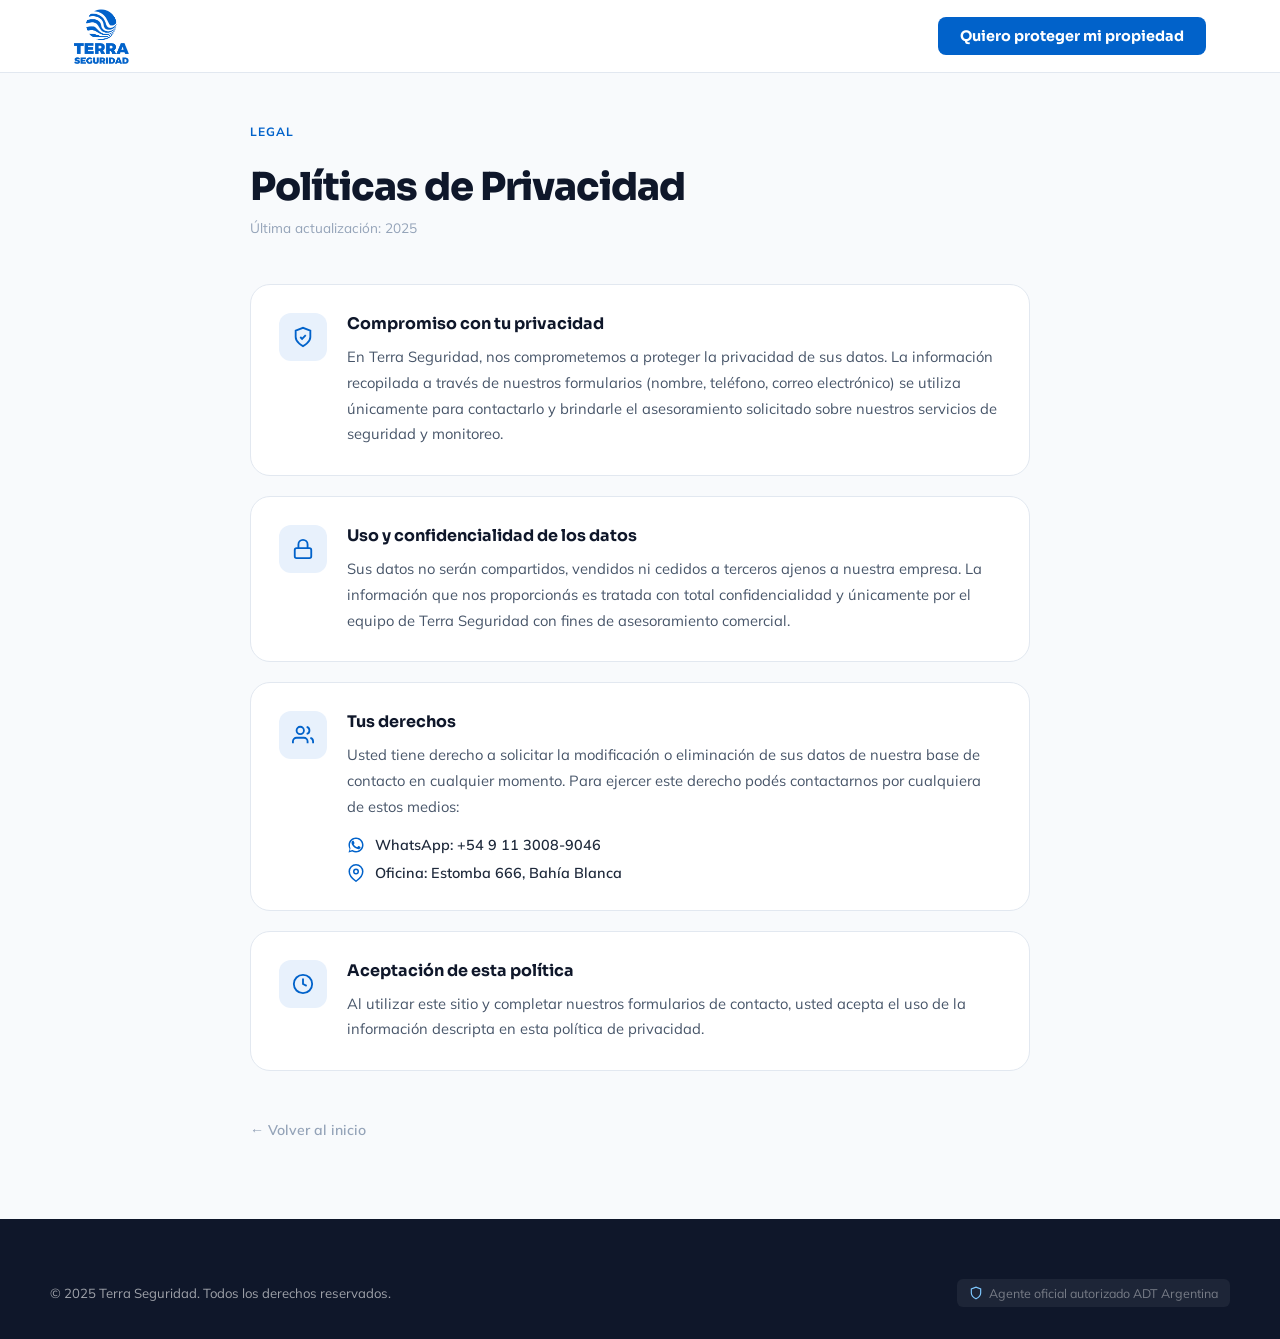
==== politicas.html @ f760a1d8 "form completed and privacy politics added" ====
<!DOCTYPE html>
<html lang="es">
<head>
  <meta charset="UTF-8" />
  <meta name="viewport" content="width=device-width, initial-scale=1.0" />
  <title>Políticas de Privacidad | Terra Seguridad</title>
  <meta name="description" content="Políticas de privacidad de Terra Seguridad. Conocé cómo protegemos tus datos personales." />
  <link rel="preconnect" href="https://fonts.googleapis.com" />
  <link rel="preconnect" href="https://fonts.gstatic.com" crossorigin />
  <link href="https://fonts.googleapis.com/css2?family=Sora:wght@400;500;600;700;800&family=Mulish:wght@400;500;600;700&display=swap" rel="stylesheet" />
  <link rel="stylesheet" href="styles.css" />
</head>
<body>

  <!-- ── NAV ── -->
  <nav class="nav" id="nav">
    <div class="nav-inner">
      <a href="./index.html" class="nav-logo">
        <img src="./assets/images/blueTerraLogo.png" alt="Terra Seguridad" onerror="this.style.display='none'" />
      </a>
      <a href="./index.html#contacto" class="nav-cta desktop">Quiero proteger mi propiedad</a>
    </div>
  </nav>

  <!-- ── CONTENIDO ── -->
  <main class="politicas-page">
    <div class="politicas-container">

      <div class="politicas-header">
        <span class="section-tag">Legal</span>
        <h1 class="politicas-title">Políticas de Privacidad</h1>
        <p class="politicas-meta">Última actualización: 2025</p>
      </div>

      <div class="politicas-body">

        <div class="politicas-block">
          <div class="politicas-block-icon">
            <svg viewBox="0 0 24 24" fill="none" stroke="currentColor" stroke-width="2"><path d="M12 22s8-4 8-10V5l-8-3-8 3v7c0 6 8 10 8 10z"/><polyline points="9 12 11 14 15 10"/></svg>
          </div>
          <div>
            <h2 class="politicas-block-title">Compromiso con tu privacidad</h2>
            <p class="politicas-block-text">En Terra Seguridad, nos comprometemos a proteger la privacidad de sus datos. La información recopilada a través de nuestros formularios (nombre, teléfono, correo electrónico) se utiliza únicamente para contactarlo y brindarle el asesoramiento solicitado sobre nuestros servicios de seguridad y monitoreo.</p>
          </div>
        </div>

        <div class="politicas-block">
          <div class="politicas-block-icon">
            <svg viewBox="0 0 24 24" fill="none" stroke="currentColor" stroke-width="2"><rect x="3" y="11" width="18" height="11" rx="2" ry="2"/><path d="M7 11V7a5 5 0 0 1 10 0v4"/></svg>
          </div>
          <div>
            <h2 class="politicas-block-title">Uso y confidencialidad de los datos</h2>
            <p class="politicas-block-text">Sus datos no serán compartidos, vendidos ni cedidos a terceros ajenos a nuestra empresa. La información que nos proporcionás es tratada con total confidencialidad y únicamente por el equipo de Terra Seguridad con fines de asesoramiento comercial.</p>
          </div>
        </div>

        <div class="politicas-block">
          <div class="politicas-block-icon">
            <svg viewBox="0 0 24 24" fill="none" stroke="currentColor" stroke-width="2"><path d="M17 21v-2a4 4 0 0 0-4-4H5a4 4 0 0 0-4 4v2"/><circle cx="9" cy="7" r="4"/><path d="M23 21v-2a4 4 0 0 0-3-3.87"/><path d="M16 3.13a4 4 0 0 1 0 7.75"/></svg>
          </div>
          <div>
            <h2 class="politicas-block-title">Tus derechos</h2>
            <p class="politicas-block-text">Usted tiene derecho a solicitar la modificación o eliminación de sus datos de nuestra base de contacto en cualquier momento. Para ejercer este derecho podés contactarnos por cualquiera de estos medios:</p>
            <div class="politicas-contact-list">
              <a class="politicas-contact-item" href="https://wa.me/5491130089046" target="_blank">
                <svg viewBox="0 0 24 24" fill="currentColor"><path d="M17.472 14.382c-.297-.149-1.758-.867-2.03-.967-.273-.099-.471-.148-.67.15-.197.297-.767.966-.94 1.164-.173.199-.347.223-.644.075-.297-.15-1.255-.463-2.39-1.475-.883-.788-1.48-1.761-1.653-2.059-.173-.297-.018-.458.13-.606.134-.133.298-.347.446-.52.149-.174.198-.298.298-.497.099-.198.05-.371-.025-.52-.075-.149-.669-1.612-.916-2.207-.242-.579-.487-.5-.669-.51-.173-.008-.371-.01-.57-.01-.198 0-.52.074-.792.372-.272.297-1.04 1.016-1.04 2.479 0 1.462 1.065 2.875 1.213 3.074.149.198 2.096 3.2 5.077 4.487.709.306 1.262.489 1.694.625.712.227 1.36.195 1.871.118.571-.085 1.758-.719 2.006-1.413.248-.694.248-1.289.173-1.413-.074-.124-.272-.198-.57-.347z"/><path d="M11.999 2C6.477 2 2 6.477 2 12c0 1.89.525 3.66 1.438 5.168L2 22l4.948-1.42A9.956 9.956 0 0 0 12 22c5.523 0 10-4.477 10-10S17.522 2 12 2zm0 18c-1.665 0-3.22-.457-4.548-1.251l-.328-.195-3.408.978.957-3.32-.214-.34A7.956 7.956 0 0 1 4 12c0-4.411 3.589-8 8-8s8 3.589 8 8-3.589 8-8 8z"/></svg>
                WhatsApp: +54 9 11 3008-9046
              </a>
              <div class="politicas-contact-item">
                <svg viewBox="0 0 24 24" fill="none" stroke="currentColor" stroke-width="2"><path d="M21 10c0 7-9 13-9 13s-9-6-9-13a9 9 0 0 1 18 0z"/><circle cx="12" cy="10" r="3"/></svg>
                Oficina: Estomba 666, Bahía Blanca
              </div>
            </div>
          </div>
        </div>

        <div class="politicas-block">
          <div class="politicas-block-icon">
            <svg viewBox="0 0 24 24" fill="none" stroke="currentColor" stroke-width="2"><circle cx="12" cy="12" r="10"/><polyline points="12 6 12 12 16 14"/></svg>
          </div>
          <div>
            <h2 class="politicas-block-title">Aceptación de esta política</h2>
            <p class="politicas-block-text">Al utilizar este sitio y completar nuestros formularios de contacto, usted acepta el uso de la información descripta en esta política de privacidad.</p>
          </div>
        </div>

      </div>

      <a href="/" class="politicas-back">← Volver al inicio</a>

    </div>
  </main>

  <!-- ── FOOTER ── -->
  <footer>
    <div class="footer-inner">
      <div class="footer-bottom" style="border-top: none; padding-top: 0;">
        <span>© 2025 Terra Seguridad. Todos los derechos reservados.</span>
        <span class="footer-adt">
          <svg viewBox="0 0 24 24" fill="none" stroke="currentColor" stroke-width="2"><path d="M12 22s8-4 8-10V5l-8-3-8 3v7c0 6 8 10 8 10z"/></svg>
          Agente oficial autorizado ADT Argentina
        </span>
      </div>
    </div>
  </footer>

  <script>
    const nav = document.getElementById('nav');
    window.addEventListener('scroll', () => {
      nav.classList.toggle('scrolled', window.scrollY > 20);
    });
  </script>

</body>
</html>
---- styles.css ----
*, *::before, *::after { box-sizing: border-box; margin: 0; padding: 0; }

:root {
  --blue: #0162ca;
  --blue-dark: #014ea0;
  --blue-light: #e8f1fc;
  --blue-mid: #0a7af5;
  --white: #ffffff;
  --gray-50: #f8fafc;
  --gray-100: #f1f5f9;
  --gray-200: #e2e8f0;
  --gray-400: #94a3b8;
  --gray-600: #475569;
  --gray-800: #1e293b;
  --gray-900: #0f172a;
  --font-head: 'Sora', sans-serif;
  --font-body: 'Mulish', sans-serif;
  --shadow-sm: 0 1px 3px rgba(0,0,0,.08), 0 1px 2px rgba(0,0,0,.06);
  --shadow-md: 0 4px 16px rgba(1,98,202,.12);
  --shadow-lg: 0 10px 40px rgba(1,98,202,.18);
  --radius: 12px;
  --radius-lg: 20px;
}

html { scroll-behavior: smooth; }

body {
  font-family: var(--font-body);
  color: var(--gray-800);
  background: var(--white);
  overflow-x: hidden;
}

/* ── SCROLLBAR ── */
::-webkit-scrollbar { width: 6px; }
::-webkit-scrollbar-track { background: var(--gray-100); }
::-webkit-scrollbar-thumb { background: var(--blue); border-radius: 99px; }

/* ── NAV ── */
.nav {
  position: fixed; top: 0; left: 0; right: 0; z-index: 100;
  background: rgba(255,255,255,.95);
  backdrop-filter: blur(12px);
  border-bottom: 1px solid var(--gray-200);
  transition: box-shadow .3s;
}
.nav.scrolled { box-shadow: 0 4px 20px rgba(1,98,202,.1); }
.nav-inner {
  max-width: 1180px; margin: 0 auto; padding: 0 24px;
  display: flex; align-items: center; justify-content: space-between;
  height: 72px;
}
.nav-logo {
  display: flex;
  align-items: center;
  gap: 10px;
  text-decoration: none;
}
.nav-logo img { height: 55px; width: auto; }
.nav-logo-text {
  font-family: var(--font-head); font-weight: 800; font-size: 1.25rem;
  color: var(--blue); letter-spacing: -.5px;
}
.nav-logo-text span { color: var(--gray-800); }
.nav-links {
  display: flex; align-items: center; gap: 32px; list-style: none;
}
.nav-links a {
  font-family: var(--font-body); font-weight: 600; font-size: .9rem;
  color: var(--gray-600); text-decoration: none;
  transition: color .2s;
}
.nav-links a:hover { color: var(--blue); }
.nav-cta {
  background: var(--blue); color: var(--white);
  font-family: var(--font-head); font-weight: 700; font-size: .9rem;
  padding: 10px 22px; border-radius: 8px; text-decoration: none;
  transition: background .2s, transform .15s;
}
.nav-cta:hover { background: var(--blue-dark); transform: translateY(-1px); }
.nav-mobile-btn {
  display: none; background: none; border: none; cursor: pointer; padding: 4px;
}
.nav-mobile-btn span {
  display: block; width: 24px; height: 2px; background: var(--gray-800);
  margin: 5px 0; transition: .3s; border-radius: 2px;
}

/* ── HERO ── */
.hero {
  position: relative; overflow: hidden;
  background: var(--blue);
  padding: 160px 24px 100px;
  min-height: 100vh;
  display: flex; align-items: center;
}
.hero-bg {
  position: absolute; inset: 0; z-index: 0;
  background:
    radial-gradient(ellipse 80% 60% at 70% 50%, rgba(10,122,245,.35) 0%, transparent 65%),
    radial-gradient(ellipse 40% 40% at 15% 80%, rgba(0,0,0,.25) 0%, transparent 60%),
    linear-gradient(135deg, #014ea0 0%, #0162ca 50%, #0a7af5 100%);
}
.hero-grid {
  position: absolute; inset: 0; z-index: 1;
  background-image:
    linear-gradient(rgba(255,255,255,.04) 1px, transparent 1px),
    linear-gradient(90deg, rgba(255,255,255,.04) 1px, transparent 1px);
  background-size: 60px 60px;
}
.hero-shape {
  position: absolute; right: -120px; top: 50%; transform: translateY(-50%);
  width: 700px; height: 700px; z-index: 1;
  background: rgba(255,255,255,.04);
  border-radius: 50%;
  border: 1px solid rgba(255,255,255,.08);
}
.hero-shape::before {
  content: ''; position: absolute; inset: 60px;
  border-radius: 50%; border: 1px solid rgba(255,255,255,.06);
}
.hero-shape::after {
  content: ''; position: absolute; inset: 130px;
  border-radius: 50%; border: 1px solid rgba(255,255,255,.06);
}
.hero-inner {
  position: relative; z-index: 2;
  max-width: 1180px; margin: 0 auto; width: 100%;
  display: grid; grid-template-columns: 1fr 1fr; gap: 60px; align-items: center;
}
.hero-badge {
  display: inline-flex; align-items: center; gap: 8px;
  background: rgba(255,255,255,.12); border: 1px solid rgba(255,255,255,.2);
  color: #fff; font-family: var(--font-body); font-weight: 700; font-size: .78rem;
  padding: 6px 14px; border-radius: 99px; letter-spacing: .5px; text-transform: uppercase;
  margin-bottom: 20px;
}
.hero-badge svg { width: 14px; height: 14px; flex-shrink: 0; }
.hero-title {
  font-family: var(--font-head); font-weight: 800; font-size: clamp(2.4rem, 5vw, 3.6rem);
  color: var(--white); line-height: 1.1; letter-spacing: -1.5px;
  margin-bottom: 24px;
}
.hero-title span { color: #7ec8ff; }
.hero-sub {
  font-family: var(--font-body); font-size: 1.05rem; color: rgba(255,255,255,.8);
  line-height: 1.7; margin-bottom: 36px; max-width: 480px;
}
.hero-actions { display: flex; gap: 14px; flex-wrap: wrap; }
.btn-primary {
  display: inline-flex; align-items: center; gap: 8px;
  background: var(--white); color: var(--blue);
  font-family: var(--font-head); font-weight: 700; font-size: 1rem;
  padding: 16px 30px; border-radius: 10px; text-decoration: none;
  box-shadow: 0 8px 30px rgba(0,0,0,.2);
  transition: transform .2s, box-shadow .2s;
}
.btn-primary:hover { transform: translateY(-2px); box-shadow: 0 12px 40px rgba(0,0,0,.25); }
.btn-secondary {
  display: inline-flex; align-items: center; gap: 8px;
  background: transparent; color: var(--white);
  font-family: var(--font-head); font-weight: 700; font-size: 1rem;
  padding: 16px 30px; border-radius: 10px; text-decoration: none;
  border: 2px solid rgba(255,255,255,.4);
  transition: border-color .2s, background .2s;
}
.btn-secondary:hover { border-color: rgba(255,255,255,.9); background: rgba(255,255,255,.08); }
.hero-trust {
  margin-top: 44px;
  display: flex; align-items: center; gap: 20px;
  font-family: var(--font-body); font-size: .85rem; color: rgba(255,255,255,.65);
}
.hero-trust-divider { width: 1px; height: 30px; background: rgba(255,255,255,.2); }
.hero-trust-item { display: flex; align-items: center; gap: 6px; }
.hero-trust-item svg { width: 16px; height: 16px; color: #7ec8ff; }

/* ── HERO CARD ── */
.hero-card {
  background: rgba(255,255,255,.1);
  backdrop-filter: blur(16px);
  border: 1px solid rgba(255,255,255,.2);
  border-radius: var(--radius-lg);
  padding: 32px;
  animation: floatCard 5s ease-in-out infinite;
}
@keyframes floatCard {
  0%, 100% { transform: translateY(0); }
  50% { transform: translateY(-8px); }
}
.hero-card-header {
  display: flex; align-items: center; gap: 12px; margin-bottom: 24px;
}
.hero-card-icon {
  width: 48px; height: 48px; background: var(--white);
  border-radius: 12px; display: flex; align-items: center; justify-content: center;
}
.hero-card-icon svg { width: 26px; height: 26px; color: var(--blue); }
.hero-card-title {
  font-family: var(--font-head); font-weight: 700; font-size: 1rem; color: var(--white);
}
.hero-card-sub { font-size: .78rem; color: rgba(255,255,255,.6); margin-top: 2px; }
.hero-stat-grid { display: grid; grid-template-columns: 1fr 1fr; gap: 16px; }
.hero-stat {
  background: rgba(255,255,255,.08); border-radius: 10px; padding: 16px;
  text-align: center;
}
.hero-stat-num {
  font-family: var(--font-head); font-weight: 800; font-size: 1.8rem; color: var(--white);
}
.hero-stat-label { font-size: .72rem; color: rgba(255,255,255,.6); margin-top: 2px; }
.hero-monitoring {
  margin-top: 16px; background: rgba(255,255,255,.08); border-radius: 10px;
  padding: 14px 18px; display: flex; align-items: center; justify-content: space-between;
}
.hero-monitoring-text { font-size: .85rem; color: rgba(255,255,255,.85); font-weight: 600; }
.hero-pill {
  display: flex; align-items: center; gap: 6px;
  background: rgba(34,197,94,.15); border: 1px solid rgba(34,197,94,.3);
  border-radius: 99px; padding: 4px 10px;
  font-size: .72rem; font-weight: 700; color: #86efac;
}
.hero-pill-dot {
  width: 6px; height: 6px; background: #4ade80; border-radius: 50%;
  animation: pulse 2s infinite;
}
@keyframes pulse {
  0%, 100% { opacity: 1; transform: scale(1); }
  50% { opacity: .6; transform: scale(1.4); }
}

/* ── TRUST BAR ── */
.trust-bar {
  background: var(--gray-900);
  padding: 28px 24px;
}
.trust-bar-inner {
  max-width: 1180px; margin: 0 auto;
  display: flex; align-items: center; justify-content: center;
  gap: 48px; flex-wrap: wrap;
}
.trust-item {
  display: flex; align-items: center; gap: 12px;
  color: rgba(255,255,255,.7);
}
.trust-item svg { width: 22px; height: 22px; color: #7ec8ff; flex-shrink: 0; }
.trust-item-text { font-size: .88rem; font-weight: 600; }
.trust-divider { width: 1px; height: 32px; background: rgba(255,255,255,.1); }

/* ── SECTIONS SHARED ── */
section { padding: 90px 24px; }
.section-inner { max-width: 1180px; margin: 0 auto; }
.section-tag {
  display: inline-block;
  font-family: var(--font-body); font-weight: 700; font-size: .75rem;
  letter-spacing: 1px; text-transform: uppercase;
  color: var(--blue); margin-bottom: 12px;
}
.section-title {
  font-family: var(--font-head); font-weight: 800;
  font-size: clamp(1.8rem, 3vw, 2.6rem);
  color: var(--gray-900); line-height: 1.15; letter-spacing: -1px;
  margin-bottom: 16px;
}
.section-sub {
  font-size: 1.05rem; color: var(--gray-600); line-height: 1.7;
  max-width: 580px;
}
.section-header { margin-bottom: 56px; }
.section-header.center { text-align: center; }
.section-header.center .section-sub { margin: 0 auto; }

/* ── PRODUCTOS ── */
.products { background: var(--gray-50); }
.products-grid {
  display: grid; grid-template-columns: repeat(4, 1fr); gap: 24px;
}
.product-card {
  background: var(--white); border-radius: var(--radius-lg);
  border: 1px solid var(--gray-200);
  padding: 32px 24px;
  transition: transform .25s, box-shadow .25s, border-color .25s;
  cursor: default;
  position: relative; overflow: hidden;
}
.product-card::before {
  content: ''; position: absolute; top: 0; left: 0; right: 0; height: 4px;
  background: var(--blue); transform: scaleX(0); transform-origin: left;
  transition: transform .3s;
}
.product-card:hover::before { transform: scaleX(1); }
.product-card:hover { transform: translateY(-6px); box-shadow: var(--shadow-lg); border-color: var(--blue-light); }
.product-icon {
  width: 60px; height: 60px; background: var(--blue-light);
  border-radius: 14px; display: flex; align-items: center; justify-content: center;
  margin-bottom: 20px;
}
.product-icon svg { width: 30px; height: 30px; color: var(--blue); }
.product-name {
  font-family: var(--font-head); font-weight: 700; font-size: 1.1rem;
  color: var(--gray-900); margin-bottom: 10px;
}
.product-desc { font-size: .9rem; color: var(--gray-600); line-height: 1.65; }
.product-features { margin-top: 20px; list-style: none; }
.product-features li {
  display: flex; align-items: flex-start; gap: 8px;
  font-size: .83rem; color: var(--gray-600); margin-bottom: 8px;
}
.product-features li::before {
  content: ''; display: block; width: 16px; height: 16px; flex-shrink: 0;
  background: var(--blue-light); border-radius: 50%; margin-top: 1px;
  background-image: url("data:image/svg+xml,%3Csvg viewBox='0 0 16 16' fill='none' xmlns='http://www.w3.org/2000/svg'%3E%3Cpath d='M4 8l2.5 2.5L11.5 5' stroke='%230162ca' stroke-width='1.8' stroke-linecap='round' stroke-linejoin='round'/%3E%3C/svg%3E");
}

/* ── EQUIPMENT CHIPS ── */
.equip-section {
  background: var(--white); padding: 0 24px 90px;
}
.equip-inner { max-width: 1180px; margin: 0 auto; }
.equip-title {
  font-family: var(--font-head); font-weight: 700; font-size: 1.15rem;
  color: var(--gray-800); margin-bottom: 24px; text-align: center;
}
.equip-grid {
  display: flex; flex-wrap: wrap; gap: 12px; justify-content: center;
}
.equip-chip {
  display: flex; align-items: center; gap: 8px;
  background: var(--white); border: 1.5px solid var(--gray-200);
  border-radius: 10px; padding: 10px 16px;
  font-size: .88rem; font-weight: 600; color: var(--gray-700);
  transition: border-color .2s, color .2s;
}
.equip-chip:hover { border-color: var(--blue); color: var(--blue); }
.equip-chip svg { width: 18px; height: 18px; color: var(--blue); }

/* ── EQUIP CAROUSEL ── */
.equip-inner {
  display: grid;
  grid-template-columns: 1fr 1fr;
  gap: 48px;
  align-items: center;
}
.equip-title {
  grid-column: 1 / -1;
  font-family: var(--font-head); font-weight: 700; font-size: 1.15rem;
  color: var(--gray-800); margin-bottom: 8px; text-align: center;
}
.equip-carousel-wrapper {
  position: relative;
  width: 100%;
  overflow: hidden;
  border-radius: var(--radius-lg);
}
.equip-carousel {
  display: flex;
  transition: transform .45s cubic-bezier(.4,0,.2,1);
  will-change: transform;
}
.equip-slide {
  flex: 0 0 100%;
  display: flex;
  flex-direction: column;
  align-items: center;
}
.equip-slide-img-wrap {
  width: 100%;
  aspect-ratio: 4/3;
  overflow: hidden;
  border-radius: var(--radius-lg);
  background: var(--gray-100);
  border: 1.5px solid var(--gray-200);
}
.equip-slide-img-wrap img {
  width: 100%; height: 100%;
  object-fit: cover;
  display: block;
  transition: transform .4s ease;
}
.equip-slide-img-wrap img:hover { transform: scale(1.03); }
.equip-slide-label {
  font-family: var(--font-head); font-weight: 700; font-size: .95rem;
  color: var(--gray-800); margin-top: 14px;
}
.equip-arrow {
  position: absolute; top: calc(50% - 20px); transform: translateY(-50%);
  width: 42px; height: 42px; border-radius: 50%;
  background: var(--white); border: 1.5px solid var(--gray-200);
  display: flex; align-items: center; justify-content: center;
  cursor: pointer; box-shadow: var(--shadow-sm);
  transition: background .2s, border-color .2s;
  z-index: 2;
}
.equip-arrow:hover { background: var(--blue); border-color: var(--blue); }
.equip-arrow:hover svg { stroke: var(--white); }
.equip-arrow svg { width: 18px; height: 18px; stroke: var(--gray-600); transition: stroke .2s; }
.equip-arrow-prev { left: 10px; }
.equip-arrow-next { right: 10px; }
.equip-dots {
  display: flex; justify-content: center; gap: 8px; margin-top: 16px;
}
.equip-dot {
  width: 8px; height: 8px; border-radius: 99px;
  background: var(--gray-200); border: none; cursor: pointer;
  transition: background .2s, width .3s;
  padding: 0;
}
.equip-dot.active { background: var(--blue); width: 24px; }

.equip-grid {
  display: grid;
  grid-template-columns: 1fr 1fr;
  gap: 12px;
  height: 100%;
  align-content: stretch
}
.equip-chip {
  display: flex; align-items: center; gap: 8px;
  background: var(--white); border: 1.5px solid var(--gray-200);
  border-radius: 10px; padding: 12px 14px;
  font-size: .85rem; font-weight: 600; color: var(--gray-700);
  transition: border-color .2s, color .2s, background .2s;
  align-items: center;
  height: 100%;
}
.equip-chip:hover { border-color: var(--blue); color: var(--blue); background: var(--blue-light); }
.equip-chip svg { width: 18px; height: 18px; color: var(--blue); flex-shrink: 0; }

@media (max-width: 900px) {
  .equip-inner {
    grid-template-columns: 1fr;
    gap: 32px;
  }
  .equip-grid {
    grid-template-columns: repeat(4, 1fr);
  }
}
@media (max-width: 600px) {
  .equip-grid {
    grid-template-columns: repeat(2, 1fr);
  }
}

/* ── HOW IT WORKS ── */
.how { background: var(--blue); }
.how .section-title { color: var(--white); }
.how .section-sub { color: rgba(255,255,255,.7); }
.how .section-tag { color: #7ec8ff; }
.steps {
  display: grid; grid-template-columns: repeat(4, 1fr); gap: 0;
  position: relative;
}
.steps::before {
  content: ''; position: absolute;
  top: 44px; left: calc(12.5%); right: calc(12.5%);
  height: 2px; background: rgba(255,255,255,.2);
}
.step { text-align: center; padding: 0 16px; position: relative; }
.step-num {
  width: 88px; height: 88px; border-radius: 50%;
  background: rgba(255,255,255,.12); border: 2px solid rgba(255,255,255,.25);
  display: flex; align-items: center; justify-content: center;
  margin: 0 auto 20px; position: relative; z-index: 1;
  font-family: var(--font-head); font-weight: 800; font-size: 1.8rem; color: var(--white);
}
.step-title {
  font-family: var(--font-head); font-weight: 700; font-size: 1rem;
  color: var(--white); margin-bottom: 10px;
}
.step-desc { font-size: .88rem; color: rgba(255,255,255,.65); line-height: 1.6; }

/* ── WHY US ── */
.why-grid { display: grid; grid-template-columns: 1fr 1fr; gap: 60px; align-items: center; }
.why-visual {
  background: var(--blue-light); border-radius: var(--radius-lg);
  padding: 40px; display: flex; flex-direction: column; gap: 16px;
}
.why-visual-card {
  background: var(--white); border-radius: var(--radius);
  padding: 18px 22px; display: flex; align-items: center; gap: 14px;
  box-shadow: var(--shadow-sm);
}
.why-visual-icon {
  width: 44px; height: 44px; background: var(--blue-light); border-radius: 10px;
  display: flex; align-items: center; justify-content: center; flex-shrink: 0;
}
.why-visual-icon svg { width: 22px; height: 22px; color: var(--blue); }
.why-visual-text { font-weight: 700; font-size: .92rem; color: var(--gray-800); }
.why-visual-sub { font-size: .8rem; color: var(--gray-400); margin-top: 2px; }
.why-list { display: flex; flex-direction: column; gap: 24px; }
.why-item { display: flex; gap: 16px; }
.why-item-icon {
  width: 50px; height: 50px; background: var(--blue-light); border-radius: 12px;
  display: flex; align-items: center; justify-content: center; flex-shrink: 0; margin-top: 2px;
}
.why-item-icon svg { width: 24px; height: 24px; color: var(--blue); }
.why-item-title {
  font-family: var(--font-head); font-weight: 700; font-size: 1rem;
  color: var(--gray-900); margin-bottom: 6px;
}
.why-item-text { font-size: .9rem; color: var(--gray-600); line-height: 1.65; }

/* ── TESTIMONIALS ── */
.testimonials { background: var(--gray-50); }
.testimonials-grid { display: grid; grid-template-columns: repeat(3, 1fr); gap: 24px; }
.testi-card {
  background: var(--white); border-radius: var(--radius-lg);
  border: 1px solid var(--gray-200);
  padding: 32px; position: relative;
  transition: transform .25s, box-shadow .25s;
}
.testi-card:hover { transform: translateY(-4px); box-shadow: var(--shadow-lg); }
.testi-quote {
  font-size: 3.5rem; line-height: 1; color: var(--blue-light);
  font-family: Georgia, serif; margin-bottom: 16px; display: block;
}
.testi-text {
  font-size: .93rem; color: var(--gray-600); line-height: 1.75;
  margin-bottom: 24px; font-style: italic;
}
.testi-author { display: flex; align-items: center; gap: 12px; }
.testi-avatar {
  width: 46px; height: 46px; border-radius: 50%;
  background: var(--blue); display: flex; align-items: center; justify-content: center;
  font-family: var(--font-head); font-weight: 700; font-size: 1rem; color: var(--white);
}
.testi-name { font-weight: 700; font-size: .92rem; color: var(--gray-900); }
.testi-role { font-size: .78rem; color: var(--gray-400); margin-top: 2px; }
.testi-stars { display: flex; gap: 3px; margin-bottom: 16px; }
.testi-stars svg { width: 16px; height: 16px; fill: #f59e0b; color: #f59e0b; }

/* ── TEAM ── */
.team-grid {
  display: grid;
  grid-template-columns: repeat(3, 1fr);
  gap: 28px;
}
.team-card {
  background: var(--white);
  border: 1px solid var(--gray-200);
  border-radius: var(--radius-lg);
  overflow: hidden;
  transition: transform .25s, box-shadow .25s;
}
.team-card:hover {
  transform: translateY(-6px);
  box-shadow: var(--shadow-lg);
}
.team-photo-wrap {
  width: 100%;
  aspect-ratio: 4/3;
  overflow: hidden;
  background: var(--gray-100);
}
.team-photo-wrap img {
  width: 100%; height: 100%;
  object-fit: cover;
  object-position: top;
  display: block;
  transition: transform .4s ease;
}
.team-card:hover .team-photo-wrap img {
  transform: scale(1.04);
}
.team-info {
  padding: 24px;
}
.team-name {
  font-family: var(--font-head);
  font-weight: 700;
  font-size: 1.05rem;
  color: var(--gray-900);
  margin-bottom: 4px;
}
.team-role {
  font-size: .8rem;
  font-weight: 700;
  text-transform: uppercase;
  letter-spacing: .5px;
  color: var(--blue);
  margin-bottom: 12px;
}
.team-bio {
  font-size: .88rem;
  color: var(--gray-600);
  line-height: 1.65;
  margin-bottom: 20px;
}
.team-wa {
  display: inline-flex;
  align-items: center;
  gap: 8px;
  background: #25d366;
  color: var(--white);
  font-family: var(--font-head);
  font-weight: 700;
  font-size: .82rem;
  padding: 10px 18px;
  border-radius: 8px;
  text-decoration: none;
  transition: background .2s, transform .15s;
}
.team-wa:hover {
  background: #1ebe5d;
  transform: translateY(-1px);
}
.team-wa svg {
  width: 16px; height: 16px; flex-shrink: 0;
}

@media (max-width: 1024px) {
  .team-grid { grid-template-columns: repeat(2, 1fr); }
}
@media (max-width: 600px) {
  .team-grid { grid-template-columns: 1fr; }
}

/* ── FAQ ── */
.faq-inner-max { max-width: 780px; margin: 0 auto; }
.faq-list { display: flex; flex-direction: column; gap: 12px; }
.faq-item {
  background: var(--white); border: 1.5px solid var(--gray-200);
  border-radius: var(--radius); overflow: hidden;
  transition: border-color .2s;
}
.faq-item.open { border-color: var(--blue); }
.faq-question {
  width: 100%; background: none; border: none; cursor: pointer; text-align: left;
  padding: 20px 24px; display: flex; align-items: center; justify-content: space-between;
  gap: 16px;
}
.faq-question-text {
  font-family: var(--font-head); font-weight: 600; font-size: .95rem;
  color: var(--gray-900); line-height: 1.4;
}
.faq-arrow {
  width: 28px; height: 28px; border-radius: 50%; background: var(--blue-light);
  display: flex; align-items: center; justify-content: center; flex-shrink: 0;
  transition: transform .3s, background .2s;
}
.faq-item.open .faq-arrow { transform: rotate(180deg); background: var(--blue); }
.faq-arrow svg { width: 14px; height: 14px; color: var(--blue); transition: color .2s; }
.faq-item.open .faq-arrow svg { color: var(--white); }
.faq-answer {
  max-height: 0; overflow: hidden; transition: max-height .4s ease, padding .3s;
}
.faq-answer-inner {
  padding: 0 24px 20px;
  font-size: .92rem; color: var(--gray-600); line-height: 1.75;
}

/* ── ABOUT ── */
.about { background: var(--white); }
.about-grid { display: grid; grid-template-columns: 1fr 1fr; gap: 80px; align-items: center; }
.about-visual {
  position: relative; aspect-ratio: 1;
  background: var(--blue); border-radius: var(--radius-lg);
  overflow: hidden; display: flex; align-items: center; justify-content: center;
}
.about-photo {
  position: absolute; inset: 0;
  width: 100%; height: 100%;
  object-fit: cover;
  object-position: center;
  display: block;
}
.about-visual-bg {
  position: absolute; inset: 0;
  background:
    radial-gradient(ellipse at 30% 30%, rgba(10,122,245,.5) 0%, transparent 55%),
    linear-gradient(135deg, #014ea0 0%, #0162ca 100%);
}
.about-visual-shield {
  position: relative; z-index: 1;
  width: 140px; height: 140px;
  background: rgba(255,255,255,.1); border: 2px solid rgba(255,255,255,.2);
  border-radius: 40% 40% 45% 45%;
  display: flex; align-items: center; justify-content: center;
}
.about-visual-shield svg { width: 72px; height: 72px; color: var(--white); }
.about-stats {
  position: absolute; bottom: 24px; left: 24px; right: 24px;
  display: grid; grid-template-columns: 1fr 1fr 1fr; gap: 12px;
}
.about-stat-card {
  background: rgba(255,255,255,.12); backdrop-filter: blur(8px);
  border: 1px solid rgba(255,255,255,.15); border-radius: 10px;
  padding: 14px 12px; text-align: center;
}
.about-stat-num {
  font-family: var(--font-head); font-weight: 800; font-size: 1.5rem; color: var(--white);
}
.about-stat-label { font-size: .7rem; color: rgba(255,255,255,.6); margin-top: 2px; }
.about-text p { font-size: .97rem; color: var(--gray-600); line-height: 1.8; margin-bottom: 16px; }
.about-adt {
  display: flex; align-items: center; gap: 14px;
  background: var(--blue-light); border-radius: 10px; padding: 16px 20px; margin-top: 24px;
}
.about-adt svg { width: 28px; height: 28px; color: var(--blue); flex-shrink: 0; }
.about-adt-text { font-size: .88rem; color: var(--gray-700); line-height: 1.5; }
.about-adt-text strong { color: var(--blue); }

/* ── CTA FORM ── */
.cta-form { background: var(--blue); padding: 90px 24px; }
.cta-form-inner {
  max-width: 1060px; margin: 0 auto;
  display: grid; grid-template-columns: 1fr 1fr; gap: 70px; align-items: start;
}
.cta-form .section-title { color: var(--white); margin-bottom: 12px; }
.cta-form .section-sub { color: rgba(255,255,255,.75); margin-bottom: 32px; }
.cta-form .section-tag { color: #7ec8ff; }
.cta-benefits { display: flex; flex-direction: column; gap: 16px; }
.cta-benefit {
  display: flex; align-items: flex-start; gap: 12px;
}
.cta-benefit-icon {
  width: 32px; height: 32px; background: rgba(255,255,255,.15);
  border-radius: 8px; display: flex; align-items: center; justify-content: center; flex-shrink: 0;
}
.cta-benefit-icon svg { width: 16px; height: 16px; color: var(--white); }
.cta-benefit-text { font-size: .9rem; color: rgba(255,255,255,.8); line-height: 1.5; }
.cta-benefit-text strong { color: var(--white); font-weight: 700; }

.form-card {
  background: var(--white); border-radius: var(--radius-lg); padding: 40px;
  box-shadow: 0 20px 60px rgba(0,0,0,.2);
}
.form-title {
  font-family: var(--font-head); font-weight: 700; font-size: 1.25rem;
  color: var(--gray-900); margin-bottom: 6px;
}
.form-sub { font-size: .88rem; color: var(--gray-400); margin-bottom: 28px; }
.form-group { margin-bottom: 18px; }
.form-two-col {
  display: grid;
  grid-template-columns: 1fr 1fr;
  gap: 12px;
}
.form-label {
  display: block; font-weight: 700; font-size: .82rem; color: var(--gray-700);
  margin-bottom: 6px;
}
.form-input, .form-select, .form-textarea {
  width: 100%; padding: 12px 16px; border-radius: 8px;
  border: 1.5px solid var(--gray-200); background: var(--gray-50);
  font-family: var(--font-body); font-size: .93rem; color: var(--gray-900);
  transition: border-color .2s, box-shadow .2s;
  outline: none;
}
.form-input:focus, .form-select:focus, .form-textarea:focus {
  border-color: var(--blue); background: var(--white);
  box-shadow: 0 0 0 3px rgba(1,98,202,.1);
}
.form-textarea { resize: vertical; min-height: 90px; }
.form-select { appearance: none; cursor: pointer; }
.form-submit {
  width: 100%; background: var(--blue); color: var(--white);
  font-family: var(--font-head); font-weight: 700; font-size: 1rem;
  padding: 16px; border-radius: 10px; border: none; cursor: pointer;
  transition: background .2s, transform .15s;
  display: flex; align-items: center; justify-content: center; gap: 8px;
}
.form-submit:hover { background: var(--blue-dark); transform: translateY(-1px); }
.form-legal {
  text-align: center; font-size: .75rem; color: var(--gray-400); margin-top: 12px;
  line-height: 1.5;
}
.form-success {
  display: none; text-align: center; padding: 20px;
}
.form-success svg { width: 52px; height: 52px; color: #22c55e; margin: 0 auto 12px; display: block; }
.form-success-title {
  font-family: var(--font-head); font-weight: 700; font-size: 1.1rem;
  color: var(--gray-900); margin-bottom: 8px;
}
.form-success-text { font-size: .9rem; color: var(--gray-600); }

/* ── FOOTER ── */
footer {
  background: var(--gray-900); color: rgba(255,255,255,.6);
  padding: 60px 24px 32px;
}
.footer-inner {
  max-width: 1180px; margin: 0 auto;
}
.footer-top {
  display: grid; grid-template-columns: 2fr 1fr 1fr 1.5fr; gap: 48px;
  padding-bottom: 48px; border-bottom: 1px solid rgba(255,255,255,.08);
  margin-bottom: 32px;
}
.footer-logo {
  display: flex; align-items: center; gap: 10px; margin-bottom: 14px; text-decoration: none;
}
.footer-logo img { height: 38px; }
.footer-logo-text {
  font-family: var(--font-head); font-weight: 800; font-size: 1.15rem;
  color: var(--white);
}
.footer-about { font-size: .88rem; line-height: 1.7; max-width: 280px; }
.footer-social { display: flex; gap: 10px; margin-top: 20px; }
.footer-social a {
  width: 38px; height: 38px; background: rgba(255,255,255,.08); border-radius: 8px;
  display: flex; align-items: center; justify-content: center;
  color: rgba(255,255,255,.5); text-decoration: none;
  transition: background .2s, color .2s;
}
.footer-social a:hover { background: var(--blue); color: var(--white); }
.footer-social svg { width: 18px; height: 18px; }
.footer-heading {
  font-family: var(--font-head); font-weight: 700; font-size: .85rem;
  color: var(--white); letter-spacing: .5px; text-transform: uppercase;
  margin-bottom: 16px;
}
.footer-links { list-style: none; display: flex; flex-direction: column; gap: 10px; }
.footer-links a {
  color: rgba(255,255,255,.5); text-decoration: none; font-size: .88rem;
  transition: color .2s;
}
.footer-links a:hover { color: var(--white); }
.footer-contact { display: flex; flex-direction: column; gap: 12px; }
.footer-contact-item { display: flex; align-items: flex-start; gap: 10px; font-size: .88rem; }
.footer-contact-item svg { width: 16px; height: 16px; color: #7ec8ff; flex-shrink: 0; margin-top: 2px; }
.footer-contact-item a { color: rgba(255,255,255,.55); text-decoration: none; transition: color .2s; }
.footer-contact-item a:hover { color: var(--white); }
.footer-bottom {
  display: flex; align-items: center; justify-content: space-between; flex-wrap: wrap;
  gap: 12px; font-size: .82rem;
}
.footer-adt {
  display: inline-flex; align-items: center; gap: 6px;
  background: rgba(255,255,255,.06); border-radius: 6px; padding: 6px 12px;
  font-size: .78rem; color: rgba(255,255,255,.4);
}
.footer-adt svg { width: 14px; height: 14px; color: #7ec8ff; }

/* ── FLOATING WHATSAPP ── */
.wa-btn {
  position: fixed; bottom: 28px; right: 28px; z-index: 200;
  width: 60px; height: 60px; background: #25d366; border-radius: 50%;
  display: flex; align-items: center; justify-content: center;
  box-shadow: 0 8px 24px rgba(37,211,102,.4);
  text-decoration: none;
  transition: transform .2s, box-shadow .2s;
  animation: waPulse 3s ease-in-out infinite;
}
.wa-btn:hover { transform: scale(1.1); box-shadow: 0 12px 32px rgba(37,211,102,.55); }
.wa-btn svg { width: 30px; height: 30px; fill: white; }
@keyframes waPulse {
  0%, 100% { box-shadow: 0 8px 24px rgba(37,211,102,.4), 0 0 0 0 rgba(37,211,102,.3); }
  50% { box-shadow: 0 8px 24px rgba(37,211,102,.4), 0 0 0 14px rgba(37,211,102,0); }
}
.wa-tooltip {
  position: absolute; right: 72px; top: 50%; transform: translateY(-50%);
  background: var(--gray-900); color: var(--white);
  font-family: var(--font-body); font-weight: 600; font-size: .8rem;
  padding: 8px 12px; border-radius: 8px; white-space: nowrap;
  opacity: 0; pointer-events: none; transition: opacity .2s;
}
.wa-btn:hover .wa-tooltip { opacity: 1; }

/* ── ANIMATIONS ── */
.fade-up {
  opacity: 0; transform: translateY(30px);
  transition: opacity .6s ease, transform .6s ease;
}
.fade-up.visible { opacity: 1; transform: translateY(0); }

/* ── MOBILE MENU ── */
.mobile-menu {
  display: none; position: fixed; inset: 0; z-index: 99;
  background: var(--white); padding: 100px 24px 40px;
  flex-direction: column; gap: 24px;
  align-items: flex-start;
}
.mobile-menu.open { display: flex; }
.mobile-menu a {
  font-family: var(--font-head); font-weight: 700; font-size: 1.4rem;
  color: var(--gray-800); text-decoration: none; transition: color .2s;
}
.mobile-menu a:hover { color: var(--blue); }
.mobile-menu .nav-cta { font-size: 1rem; }

/* ── RESPONSIVE ── */
@media (max-width: 1024px) {
  .products-grid { grid-template-columns: repeat(2, 1fr); }
  .steps { grid-template-columns: repeat(2, 1fr); gap: 40px; }
  .steps::before { display: none; }
  .testimonials-grid { grid-template-columns: 1fr 1fr; }
  .footer-top { grid-template-columns: 1fr 1fr; }
}

@media (max-width: 768px) {
  .nav-links { display: none; }
  .nav-cta.desktop { display: none; }
  .nav-mobile-btn { display: block; }
  .hero { padding: 130px 24px 80px; min-height: auto; }
  .hero-inner { grid-template-columns: 1fr; gap: 40px; }
  .hero-card { display: none; }
  .trust-bar-inner { gap: 24px; }
  .trust-divider { display: none; }
  .products-grid { grid-template-columns: 1fr; }
  .steps { grid-template-columns: 1fr; }
  .why-grid, .about-grid, .cta-form-inner { grid-template-columns: 1fr; gap: 40px; }
  .testimonials-grid { grid-template-columns: 1fr; }
  .footer-top { grid-template-columns: 1fr; }
  .footer-bottom { flex-direction: column; text-align: center; }
}

@keyframes spin {
  from { transform: rotate(0deg); }
  to   { transform: rotate(360deg); }
}

.gracias-page {
      min-height: 100vh; display: flex; align-items: center; justify-content: center;
      background: var(--gray-50); padding: 40px 24px;
    }
    .gracias-card {
      background: var(--white); border-radius: var(--radius-lg);
      border: 1px solid var(--gray-200); padding: 60px 48px;
      max-width: 520px; width: 100%; text-align: center;
      box-shadow: var(--shadow-lg);
    }
    .gracias-icon {
      width: 72px; height: 72px; background: #dcfce7; border-radius: 50%;
      display: flex; align-items: center; justify-content: center;
      margin: 0 auto 24px;
    }
    .gracias-icon svg { width: 36px; height: 36px; color: #22c55e; }
    .gracias-title {
      font-family: var(--font-head); font-weight: 800; font-size: 1.8rem;
      color: var(--gray-900); margin-bottom: 12px; letter-spacing: -.5px;
    }
    .gracias-sub {
      font-size: 1rem; color: var(--gray-600); line-height: 1.7; margin-bottom: 32px;
    }
    .gracias-wa {
      display: inline-flex; align-items: center; gap: 8px;
      background: #25d366; color: #fff;
      font-family: var(--font-head); font-weight: 700; font-size: .95rem;
      padding: 14px 28px; border-radius: 10px; text-decoration: none;
      transition: background .2s;
    }
    .gracias-wa:hover { background: #1ebe5d; }
    .gracias-wa svg { width: 18px; height: 18px; fill: white; }
    .gracias-back {
      display: block; margin-top: 16px;
      font-size: .85rem; color: var(--gray-400); text-decoration: none;
      transition: color .2s;
    }
    .gracias-back:hover { color: var(--blue); }

    /* ── POLÍTICAS ── */
.politicas-page {
  padding: 120px 24px 80px;
  min-height: 100vh;
  background: var(--gray-50);
}
.politicas-container {
  max-width: 780px;
  margin: 0 auto;
}
.politicas-header {
  margin-bottom: 48px;
}
.politicas-title {
  font-family: var(--font-head); font-weight: 800;
  font-size: clamp(1.8rem, 3vw, 2.6rem);
  color: var(--gray-900); letter-spacing: -1px;
  margin-bottom: 8px; margin-top: 12px;
}
.politicas-meta {
  font-size: .85rem; color: var(--gray-400);
}
.politicas-body {
  display: flex; flex-direction: column; gap: 20px;
  margin-bottom: 48px;
}
.politicas-block {
  background: var(--white);
  border: 1.5px solid var(--gray-200);
  border-radius: var(--radius-lg);
  padding: 28px;
  display: flex; gap: 20px; align-items: flex-start;
}
.politicas-block-icon {
  width: 48px; height: 48px; flex-shrink: 0;
  background: var(--blue-light); border-radius: 12px;
  display: flex; align-items: center; justify-content: center;
}
.politicas-block-icon svg {
  width: 22px; height: 22px; color: var(--blue);
}
.politicas-block-title {
  font-family: var(--font-head); font-weight: 700; font-size: 1rem;
  color: var(--gray-900); margin-bottom: 10px;
}
.politicas-block-text {
  font-size: .92rem; color: var(--gray-600); line-height: 1.75;
}
.politicas-contact-list {
  display: flex; flex-direction: column; gap: 10px; margin-top: 16px;
}
.politicas-contact-item {
  display: flex; align-items: center; gap: 10px;
  font-size: .9rem; font-weight: 600; color: var(--gray-700);
  text-decoration: none; transition: color .2s;
}
.politicas-contact-item svg {
  width: 18px; height: 18px; color: var(--blue); flex-shrink: 0;
}
a.politicas-contact-item:hover { color: var(--blue); }
.politicas-back {
  display: inline-flex; align-items: center;
  font-size: .88rem; font-weight: 600; color: var(--gray-400);
  text-decoration: none; transition: color .2s;
}
.politicas-back:hover { color: var(--blue); }
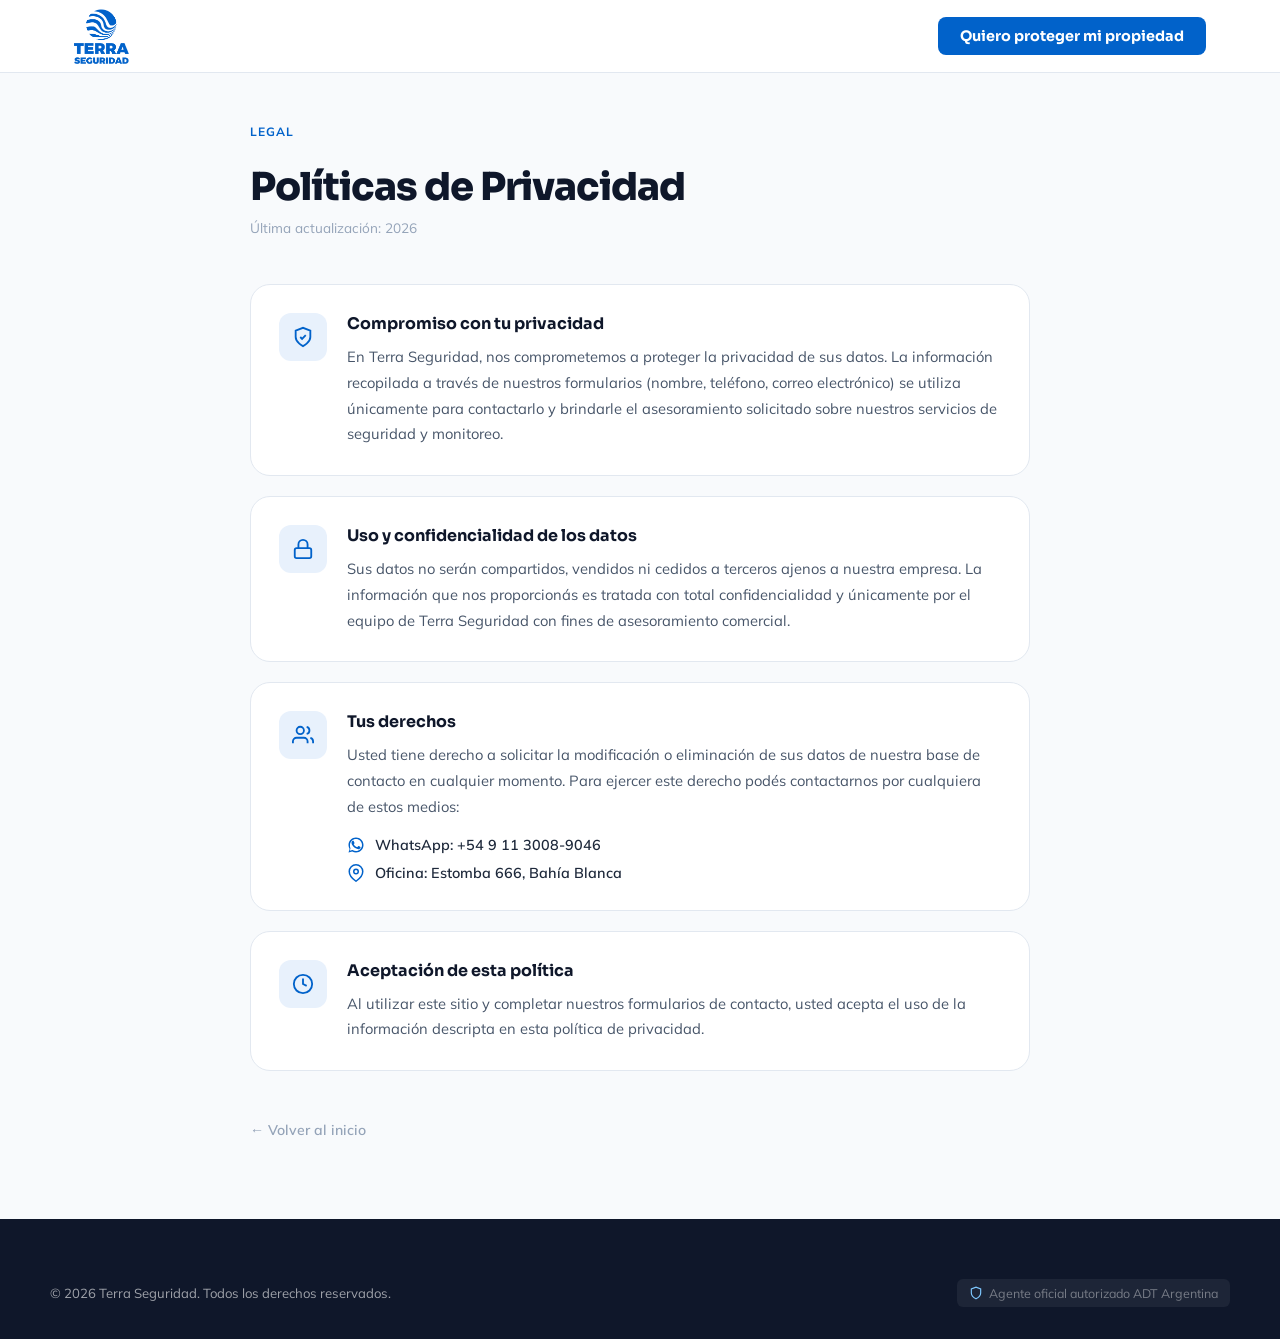
==== commit 29e5029c: "date correction on texts" ====
--- a/politicas.html
+++ b/politicas.html
@@ -29,7 +29,7 @@
       <div class="politicas-header">
         <span class="section-tag">Legal</span>
         <h1 class="politicas-title">Políticas de Privacidad</h1>
-        <p class="politicas-meta">Última actualización: 2025</p>
+        <p class="politicas-meta">Última actualización: 2026</p>
       </div>
 
       <div class="politicas-body">
@@ -95,7 +95,7 @@
   <footer>
     <div class="footer-inner">
       <div class="footer-bottom" style="border-top: none; padding-top: 0;">
-        <span>© 2025 Terra Seguridad. Todos los derechos reservados.</span>
+        <span>© 2026 Terra Seguridad. Todos los derechos reservados.</span>
         <span class="footer-adt">
           <svg viewBox="0 0 24 24" fill="none" stroke="currentColor" stroke-width="2"><path d="M12 22s8-4 8-10V5l-8-3-8 3v7c0 6 8 10 8 10z"/></svg>
           Agente oficial autorizado ADT Argentina
